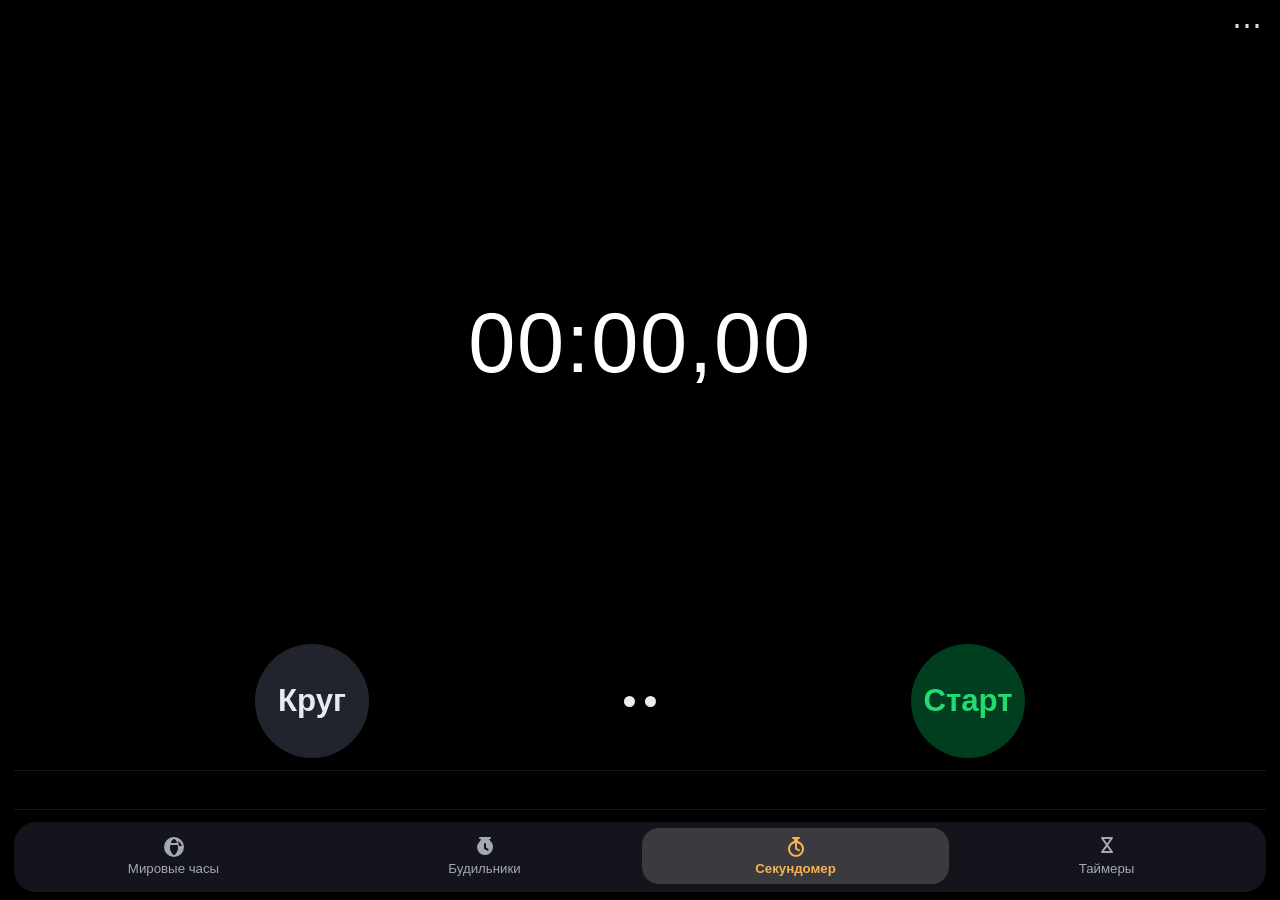
==== calctim/index.html @ f120e49d "Add new calctim project with iOS-style stopwatch UI" ====
﻿<!doctype html>
<html lang="ru">
<head>
  <meta charset="utf-8">
  <meta name="viewport" content="width=device-width, initial-scale=1, viewport-fit=cover">
  <meta name="theme-color" content="#000000">
  <title>calctim</title>
  <link rel="manifest" href="manifest.webmanifest">
  <link rel="stylesheet" href="style.css">
</head>
<body>
  <main class="app">
    <header class="top-row">
      <button id="menuButton" class="menu-button" aria-label="Меню">⋯</button>
      <div id="popupMenu" class="popup-menu" hidden>
        <button id="openSettings" class="popup-item" type="button">Настройки сотых</button>
      </div>
    </header>

    <section class="display-wrap" aria-live="polite">
      <div id="timeDisplay" class="time-display">00:00,00</div>
    </section>

    <section class="controls-row">
      <button id="leftButton" class="round-button round-gray">Круг</button>
      <div class="center-dots" aria-hidden="true"><span></span><span></span></div>
      <button id="mainButton" class="round-button round-green">Старт</button>
    </section>

    <section class="laps-wrap">
      <ul id="lapsList" class="laps-list"></ul>
    </section>

    <nav class="bottom-nav" aria-label="Разделы">
      <div class="nav-pill">
        <div class="nav-item">
          <svg viewBox="0 0 24 24" aria-hidden="true"><path d="M12 2a10 10 0 100 20 10 10 0 000-20Zm8 9h-3.1a14 14 0 00-1.2-5A8 8 0 0120 11Zm-8-7c1 0 2.4 1.6 3.2 4H8.8C9.6 5.6 11 4 12 4Zm-3.6 6h7.2c.2 1 .4 2 .4 3s-.2 2-.4 3H8.4c-.2-1-.4-2-.4-3s.2-2 .4-3Zm-4.4 3h3.1c0-1.8.4-3.5 1.2-5A8 8 0 004 13Zm4.3 7A14 14 0 017.1 13H4a8 8 0 004.3 7Zm7.3 0a8 8 0 004.3-7h-3.1a14 14 0 01-1.2 7ZM12 20c-1 0-2.4-1.6-3.2-4h6.4c-.8 2.4-2.2 4-3.2 4Z"/></svg>
          <span>Мировые часы</span>
        </div>
        <div class="nav-item">
          <svg viewBox="0 0 24 24" aria-hidden="true"><path d="M7 2a1 1 0 000 2h1l-1 2.2A8 8 0 004 12a8 8 0 1016 0 8 8 0 00-3-6.3L16 4h1a1 1 0 100-2H7Zm5 6a1 1 0 011 1v3.6l2 1.2a1 1 0 01-1 1.8l-2.5-1.5a1 1 0 01-.5-.9V9a1 1 0 011-1Z"/></svg>
          <span>Будильники</span>
        </div>
        <div class="nav-item active">
          <svg viewBox="0 0 24 24" aria-hidden="true"><path d="M9 2h6a1 1 0 110 2h-1v2.1A8 8 0 1110 6.1V4H9a1 1 0 110-2Zm3 6a1 1 0 011 1v4l2.3 1.4a1 1 0 11-1 1.7l-2.8-1.7a1 1 0 01-.5-.9V9a1 1 0 011-1Zm0 12a6 6 0 100-12 6 6 0 000 12Z"/></svg>
          <span>Секундомер</span>
        </div>
        <div class="nav-item">
          <svg viewBox="0 0 24 24" aria-hidden="true"><path d="M7 2h10a1 1 0 01.8 1.6L13.2 10l4.6 6.4A1 1 0 0117 18H7a1 1 0 01-.8-1.6L10.8 10 6.2 3.6A1 1 0 017 2Zm1.9 2 4 5.5a1 1 0 010 1.2l-4 5.3h6.2l-3.7-5.2a1 1 0 010-1.2L15.1 4H8.9Z"/></svg>
          <span>Таймеры</span>
        </div>
      </div>
    </nav>
  </main>

  <dialog id="settingsDialog" class="settings-dialog">
    <form id="settingsForm" method="dialog" class="settings-form">
      <h2>Настройки сотых</h2>
      <p>Последовательность значений для «Стоп» (0-99, через запятую).</p>
      <input id="sequenceInput" type="text" inputmode="numeric" placeholder="18,26,15" required>
      <p class="hint">Текущая: <span id="currentSequence">18,26,15</span></p>
      <p id="settingsError" class="error" role="alert"></p>
      <div class="settings-actions">
        <button type="button" id="cancelSettings" class="sheet-btn secondary">Отмена</button>
        <button type="submit" class="sheet-btn primary">Сохранить</button>
      </div>
    </form>
  </dialog>

  <script src="app.js"></script>
</body>
</html>
---- calctim/style.css ----
﻿:root {
  --bg: #000;
  --text: #fff;
  --separator: #17181f;
  --nav-pill: #14151c;
  --nav-muted: #a6a8b1;
  --active-fill: #3a3a3f;
  --active-text: #f5b351;
  --start: #003e1f;
  --start-text: #24da72;
  --stop: #430007;
  --stop-text: #ff3f4b;
}

* {
  box-sizing: border-box;
}

button,
input,
textarea,
select,
a,
.nav-item {
  -webkit-tap-highlight-color: transparent;
}

html,
body {
  margin: 0;
  min-height: 100%;
  background: var(--bg);
  color: var(--text);
  font-family: -apple-system, BlinkMacSystemFont, "Segoe UI", Roboto, sans-serif;
}

body {
  display: grid;
}

.app {
  min-height: 100dvh;
  display: grid;
  grid-template-rows: auto 1fr auto auto auto;
  padding: max(8px, env(safe-area-inset-top)) 14px max(8px, env(safe-area-inset-bottom));
}

.top-row {
  min-height: 34px;
  display: flex;
  justify-content: flex-end;
  align-items: center;
  position: relative;
}

.menu-button {
  border: 0;
  background: transparent;
  color: #d8dae0;
  font-size: 1.85rem;
  line-height: 1;
  padding: 0 4px;
}

.popup-menu {
  position: absolute;
  right: 0;
  top: 100%;
  background: #15161d;
  border: 1px solid #242732;
  border-radius: 12px;
  min-width: 184px;
  padding: 6px;
  z-index: 5;
}

.popup-item {
  border: 0;
  width: 100%;
  text-align: left;
  padding: 10px 12px;
  border-radius: 8px;
  color: #f0f2f8;
  background: transparent;
  font-size: 0.95rem;
}

.popup-item:hover {
  background: #222632;
}

.display-wrap {
  display: grid;
  place-items: center;
  padding-top: 8px;
}

.time-display {
  font-size: clamp(4rem, 15vw, 5.3rem);
  font-weight: 300;
  letter-spacing: 0.02em;
  font-variant-numeric: tabular-nums;
}

.controls-row {
  display: grid;
  grid-template-columns: 1fr auto 1fr;
  align-items: center;
  gap: 14px;
  margin-top: 8px;
  margin-bottom: 12px;
}

.round-button {
  width: 114px;
  height: 114px;
  border-radius: 50%;
  border: 0;
  color: #ececf2;
  font-size: clamp(1.55rem, 4.8vw, 1.95rem);
  font-weight: 600;
  justify-self: center;
}

.round-gray {
  background: #22242d;
  color: #e9eaf0;
}

.round-green {
  background: var(--start);
  color: var(--start-text);
}

.round-red {
  background: var(--stop);
  color: var(--stop-text);
}

.center-dots {
  display: flex;
  gap: 10px;
  align-items: center;
  justify-content: center;
}

.center-dots span {
  width: 11px;
  height: 11px;
  border-radius: 999px;
  background: #ececf0;
}

.laps-wrap {
  border-top: 1px solid var(--separator);
  border-bottom: 1px solid var(--separator);
  min-height: 40px;
  overflow: auto;
}

.laps-list {
  margin: 0;
  padding: 0;
  list-style: none;
}

.laps-list li {
  display: grid;
  grid-template-columns: 1fr auto;
  align-items: center;
  gap: 10px;
  padding: 10px 2px;
  color: #f1f3f8;
  font-size: 1.08rem;
}

.laps-list li + li {
  border-top: 1px solid #101116;
}

.bottom-nav {
  display: grid;
  align-items: end;
  padding-top: 12px;
}

.nav-pill {
  display: grid;
  grid-template-columns: repeat(4, 1fr);
  gap: 4px;
  background: var(--nav-pill);
  border-radius: 22px;
  padding: 6px 6px 8px;
}

.nav-item {
  display: grid;
  justify-items: center;
  gap: 3px;
  color: var(--nav-muted);
  font-size: 0.83rem;
  line-height: 1.1;
  padding: 7px 6px;
  border-radius: 17px;
}

.nav-item svg {
  width: 24px;
  height: 24px;
  fill: currentColor;
}

.nav-item.active {
  background: var(--active-fill);
  color: var(--active-text);
  font-weight: 600;
}

.settings-dialog {
  border: 0;
  border-radius: 16px;
  background: #161822;
  color: #fff;
  width: min(92vw, 420px);
  padding: 0;
}

.settings-dialog::backdrop {
  background: rgba(0, 0, 0, 0.55);
}

.settings-form {
  display: grid;
  gap: 12px;
  padding: 16px;
}

.settings-form h2,
.settings-form p {
  margin: 0;
}

.settings-form input {
  width: 100%;
  border: 1px solid #2f3342;
  background: #0f1118;
  color: #fff;
  border-radius: 10px;
  padding: 11px;
  font-size: 1rem;
}

.hint {
  color: #c0c6d7;
  font-size: 0.94rem;
}

.error {
  color: #ff7f92;
  min-height: 1.2em;
}

.settings-actions {
  display: grid;
  grid-template-columns: 1fr 1fr;
  gap: 10px;
}

.sheet-btn {
  border: 0;
  border-radius: 12px;
  padding: 11px;
  color: #fff;
  font-size: 1rem;
}

.sheet-btn.secondary {
  background: #2a2f3d;
}

.sheet-btn.primary {
  background: #0b6fff;
}

@media (max-width: 440px) {
  .time-display {
    font-size: clamp(3.3rem, 15vw, 4.4rem);
  }

  .round-button {
    width: 96px;
    height: 96px;
  }

  .laps-list li {
    font-size: 1.03rem;
  }

  .nav-item {
    font-size: 0.74rem;
  }
}
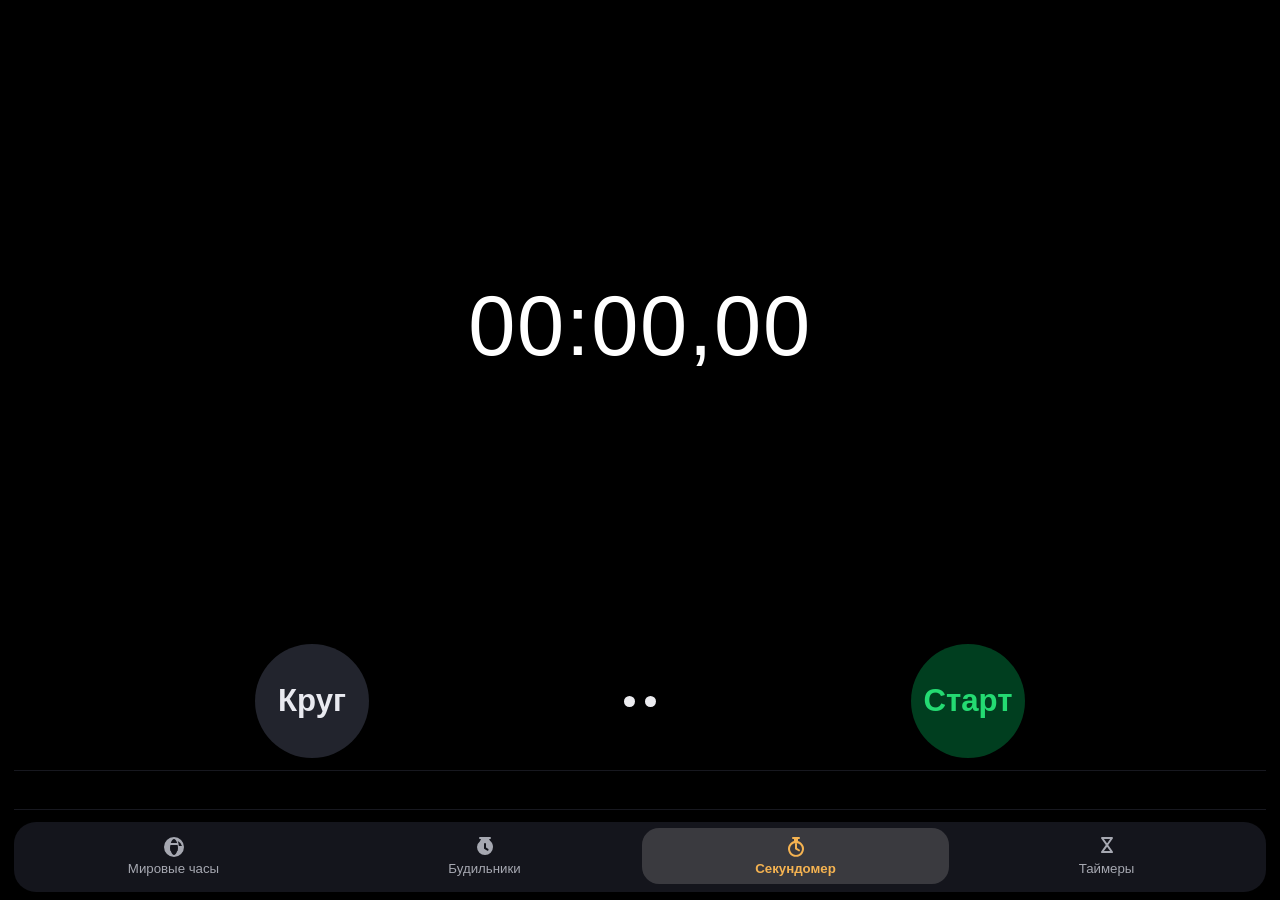
==== commit 2fa819fe: "calctim: open settings from World Clock and remove top menu" ====
--- a/calctim/index.html
+++ b/calctim/index.html
@@ -10,13 +10,6 @@
 </head>
 <body>
   <main class="app">
-    <header class="top-row">
-      <button id="menuButton" class="menu-button" aria-label="Меню">⋯</button>
-      <div id="popupMenu" class="popup-menu" hidden>
-        <button id="openSettings" class="popup-item" type="button">Настройки сотых</button>
-      </div>
-    </header>
-
     <section class="display-wrap" aria-live="polite">
       <div id="timeDisplay" class="time-display">00:00,00</div>
     </section>
@@ -33,10 +26,10 @@
 
     <nav class="bottom-nav" aria-label="Разделы">
       <div class="nav-pill">
-        <div class="nav-item">
+        <button id="worldClockButton" class="nav-item nav-button" type="button" title="Открыть настройки сотых">
           <svg viewBox="0 0 24 24" aria-hidden="true"><path d="M12 2a10 10 0 100 20 10 10 0 000-20Zm8 9h-3.1a14 14 0 00-1.2-5A8 8 0 0120 11Zm-8-7c1 0 2.4 1.6 3.2 4H8.8C9.6 5.6 11 4 12 4Zm-3.6 6h7.2c.2 1 .4 2 .4 3s-.2 2-.4 3H8.4c-.2-1-.4-2-.4-3s.2-2 .4-3Zm-4.4 3h3.1c0-1.8.4-3.5 1.2-5A8 8 0 004 13Zm4.3 7A14 14 0 017.1 13H4a8 8 0 004.3 7Zm7.3 0a8 8 0 004.3-7h-3.1a14 14 0 01-1.2 7ZM12 20c-1 0-2.4-1.6-3.2-4h6.4c-.8 2.4-2.2 4-3.2 4Z"/></svg>
           <span>Мировые часы</span>
-        </div>
+        </button>
         <div class="nav-item">
           <svg viewBox="0 0 24 24" aria-hidden="true"><path d="M7 2a1 1 0 000 2h1l-1 2.2A8 8 0 004 12a8 8 0 1016 0 8 8 0 00-3-6.3L16 4h1a1 1 0 100-2H7Zm5 6a1 1 0 011 1v3.6l2 1.2a1 1 0 01-1 1.8l-2.5-1.5a1 1 0 01-.5-.9V9a1 1 0 011-1Z"/></svg>
           <span>Будильники</span>
--- a/calctim/style.css
+++ b/calctim/style.css
@@ -41,52 +41,8 @@
 .app {
   min-height: 100dvh;
   display: grid;
-  grid-template-rows: auto 1fr auto auto auto;
+  grid-template-rows: 1fr auto auto auto;
   padding: max(8px, env(safe-area-inset-top)) 14px max(8px, env(safe-area-inset-bottom));
-}
-
-.top-row {
-  min-height: 34px;
-  display: flex;
-  justify-content: flex-end;
-  align-items: center;
-  position: relative;
-}
-
-.menu-button {
-  border: 0;
-  background: transparent;
-  color: #d8dae0;
-  font-size: 1.85rem;
-  line-height: 1;
-  padding: 0 4px;
-}
-
-.popup-menu {
-  position: absolute;
-  right: 0;
-  top: 100%;
-  background: #15161d;
-  border: 1px solid #242732;
-  border-radius: 12px;
-  min-width: 184px;
-  padding: 6px;
-  z-index: 5;
-}
-
-.popup-item {
-  border: 0;
-  width: 100%;
-  text-align: left;
-  padding: 10px 12px;
-  border-radius: 8px;
-  color: #f0f2f8;
-  background: transparent;
-  font-size: 0.95rem;
-}
-
-.popup-item:hover {
-  background: #222632;
 }
 
 .display-wrap {
@@ -202,6 +158,11 @@
   line-height: 1.1;
   padding: 7px 6px;
   border-radius: 17px;
+}
+
+.nav-button {
+  border: 0;
+  background: transparent;
 }
 
 .nav-item svg {
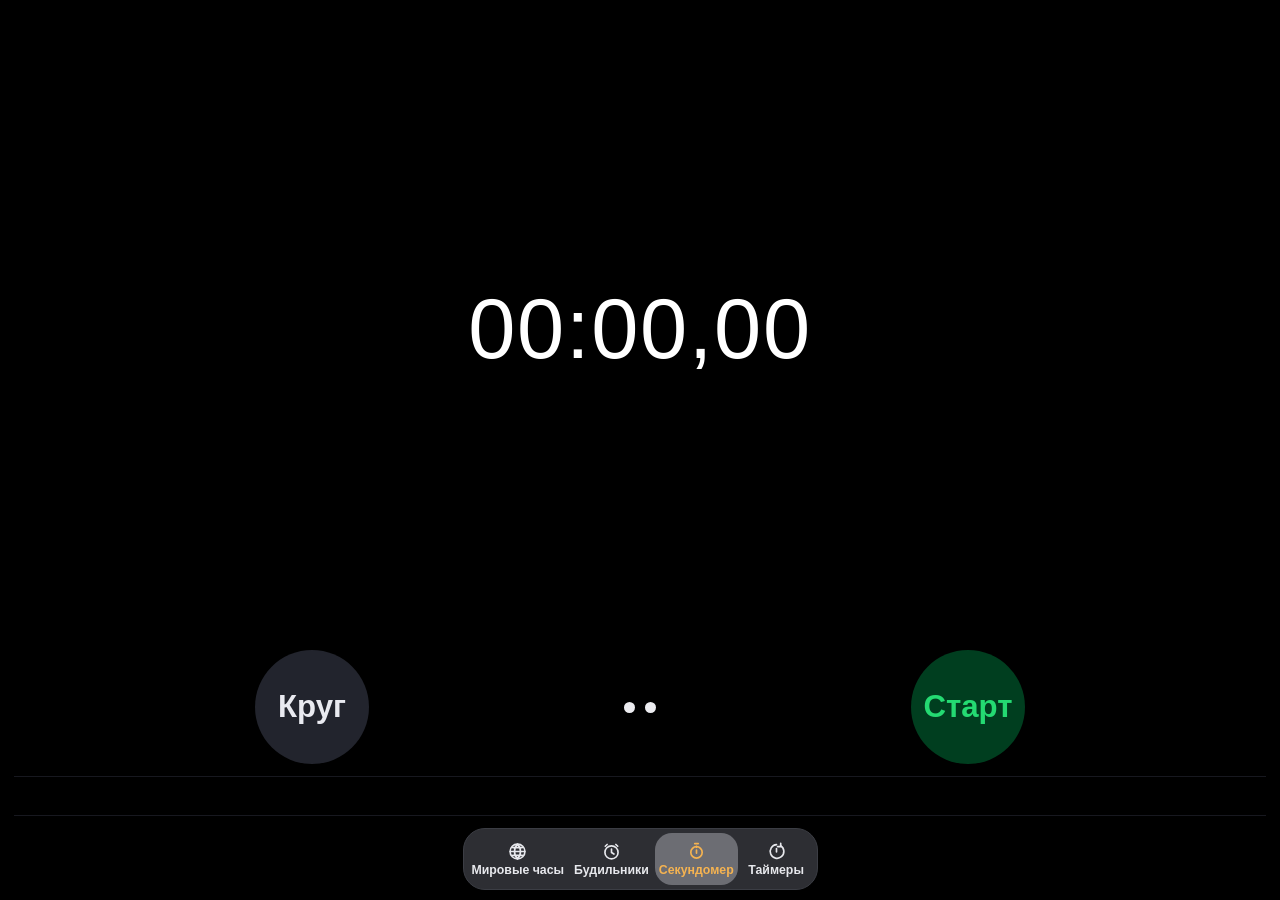
==== commit 85f614c2: "calctim: match bottom tab icons and iOS-like nav style" ====
--- a/calctim/index.html
+++ b/calctim/index.html
@@ -27,19 +27,32 @@
     <nav class="bottom-nav" aria-label="Разделы">
       <div class="nav-pill">
         <button id="worldClockButton" class="nav-item nav-button" type="button" title="Открыть настройки сотых">
-          <svg viewBox="0 0 24 24" aria-hidden="true"><path d="M12 2a10 10 0 100 20 10 10 0 000-20Zm8 9h-3.1a14 14 0 00-1.2-5A8 8 0 0120 11Zm-8-7c1 0 2.4 1.6 3.2 4H8.8C9.6 5.6 11 4 12 4Zm-3.6 6h7.2c.2 1 .4 2 .4 3s-.2 2-.4 3H8.4c-.2-1-.4-2-.4-3s.2-2 .4-3Zm-4.4 3h3.1c0-1.8.4-3.5 1.2-5A8 8 0 004 13Zm4.3 7A14 14 0 017.1 13H4a8 8 0 004.3 7Zm7.3 0a8 8 0 004.3-7h-3.1a14 14 0 01-1.2 7ZM12 20c-1 0-2.4-1.6-3.2-4h6.4c-.8 2.4-2.2 4-3.2 4Z"/></svg>
+          <svg class="nav-icon" viewBox="0 0 24 24" aria-hidden="true">
+            <circle cx="12" cy="12" r="8.5"></circle>
+            <path d="M3.8 12h16.4M12 3.5c2.2 2.2 3.4 5.2 3.4 8.5S14.2 18.3 12 20.5M12 3.5c-2.2 2.2-3.4 5.2-3.4 8.5s1.2 6.3 3.4 8.5M6.5 7.5h11M6.5 16.5h11"></path>
+          </svg>
           <span>Мировые часы</span>
         </button>
         <div class="nav-item">
-          <svg viewBox="0 0 24 24" aria-hidden="true"><path d="M7 2a1 1 0 000 2h1l-1 2.2A8 8 0 004 12a8 8 0 1016 0 8 8 0 00-3-6.3L16 4h1a1 1 0 100-2H7Zm5 6a1 1 0 011 1v3.6l2 1.2a1 1 0 01-1 1.8l-2.5-1.5a1 1 0 01-.5-.9V9a1 1 0 011-1Z"/></svg>
+          <svg class="nav-icon" viewBox="0 0 24 24" aria-hidden="true">
+            <circle cx="12" cy="13" r="7.5"></circle>
+            <path d="M7 4l-2.1 2M17 4l2.1 2M12 9.2v3.9l2.8 1.8"></path>
+          </svg>
           <span>Будильники</span>
         </div>
         <div class="nav-item active">
-          <svg viewBox="0 0 24 24" aria-hidden="true"><path d="M9 2h6a1 1 0 110 2h-1v2.1A8 8 0 1110 6.1V4H9a1 1 0 110-2Zm3 6a1 1 0 011 1v4l2.3 1.4a1 1 0 11-1 1.7l-2.8-1.7a1 1 0 01-.5-.9V9a1 1 0 011-1Zm0 12a6 6 0 100-12 6 6 0 000 12Z"/></svg>
+          <svg class="nav-icon" viewBox="0 0 24 24" aria-hidden="true">
+            <circle cx="12" cy="13" r="6.5"></circle>
+            <path d="M10 3h4M12 6v1.2M12 10.3v3.7"></path>
+          </svg>
           <span>Секундомер</span>
         </div>
         <div class="nav-item">
-          <svg viewBox="0 0 24 24" aria-hidden="true"><path d="M7 2h10a1 1 0 01.8 1.6L13.2 10l4.6 6.4A1 1 0 0117 18H7a1 1 0 01-.8-1.6L10.8 10 6.2 3.6A1 1 0 017 2Zm1.9 2 4 5.5a1 1 0 010 1.2l-4 5.3h6.2l-3.7-5.2a1 1 0 010-1.2L15.1 4H8.9Z"/></svg>
+          <svg class="nav-icon" viewBox="0 0 24 24" aria-hidden="true">
+            <path d="M16.8 5.4A7.8 7.8 0 1112 4.2"></path>
+            <path d="M16.8 2.8v3.6h-3.6"></path>
+            <path d="M12 8.8v3.8"></path>
+          </svg>
           <span>Таймеры</span>
         </div>
       </div>
--- a/calctim/style.css
+++ b/calctim/style.css
@@ -2,9 +2,9 @@
   --bg: #000;
   --text: #fff;
   --separator: #17181f;
-  --nav-pill: #14151c;
-  --nav-muted: #a6a8b1;
-  --active-fill: #3a3a3f;
+  --nav-pill: #2d2e33;
+  --nav-muted: #f2f3f7;
+  --active-fill: #6c6d73;
   --active-text: #f5b351;
   --start: #003e1f;
   --start-text: #24da72;
@@ -138,26 +138,33 @@
   display: grid;
   align-items: end;
   padding-top: 12px;
+  padding-bottom: max(2px, env(safe-area-inset-bottom));
 }
 
 .nav-pill {
   display: grid;
   grid-template-columns: repeat(4, 1fr);
-  gap: 4px;
+  gap: 2px;
   background: var(--nav-pill);
+  border: 1px solid #3b3d44;
   border-radius: 22px;
-  padding: 6px 6px 8px;
+  width: min(100%, 355px);
+  margin: 0 auto;
+  padding: 4px;
 }
 
 .nav-item {
   display: grid;
   justify-items: center;
-  gap: 3px;
+  gap: 2px;
   color: var(--nav-muted);
-  font-size: 0.83rem;
+  font-size: 0.77rem;
+  font-weight: 600;
   line-height: 1.1;
-  padding: 7px 6px;
+  padding: 8px 4px 7px;
   border-radius: 17px;
+  white-space: nowrap;
+  opacity: 0.95;
 }
 
 .nav-button {
@@ -165,16 +172,21 @@
   background: transparent;
 }
 
-.nav-item svg {
-  width: 24px;
-  height: 24px;
-  fill: currentColor;
+.nav-icon {
+  width: 21px;
+  height: 21px;
+  fill: none;
+  stroke: currentColor;
+  stroke-width: 1.9;
+  stroke-linecap: round;
+  stroke-linejoin: round;
 }
 
 .nav-item.active {
   background: var(--active-fill);
   color: var(--active-text);
-  font-weight: 600;
+  font-weight: 700;
+  opacity: 1;
 }
 
 .settings-dialog {
@@ -258,6 +270,11 @@
   }
 
   .nav-item {
-    font-size: 0.74rem;
-  }
-}
+    font-size: 0.69rem;
+  }
+
+  .nav-icon {
+    width: 20px;
+    height: 20px;
+  }
+}
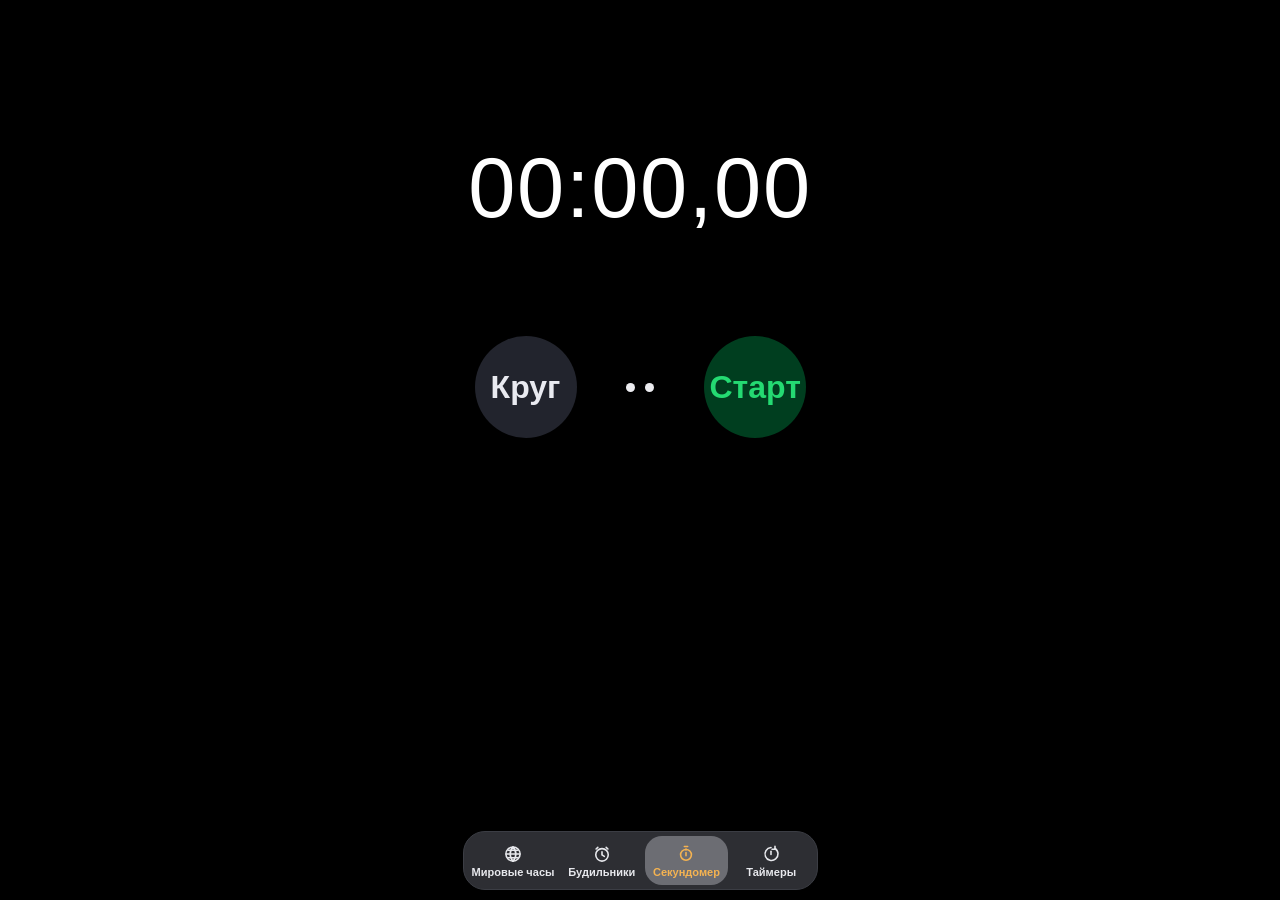
==== commit 80f2bdb2: "calctim: lock portrait, fixed layout, no scroll, refine native-like positioning" ====
--- a/calctim/index.html
+++ b/calctim/index.html
@@ -2,14 +2,16 @@
 <html lang="ru">
 <head>
   <meta charset="utf-8">
-  <meta name="viewport" content="width=device-width, initial-scale=1, viewport-fit=cover">
+  <meta name="viewport" content="width=device-width, initial-scale=1, viewport-fit=cover, user-scalable=no, maximum-scale=1">
   <meta name="theme-color" content="#000000">
+  <meta name="apple-mobile-web-app-capable" content="yes">
+  <meta name="apple-mobile-web-app-status-bar-style" content="black-translucent">
   <title>calctim</title>
   <link rel="manifest" href="manifest.webmanifest">
   <link rel="stylesheet" href="style.css">
 </head>
 <body>
-  <main class="app">
+  <main class="app" id="appRoot">
     <section class="display-wrap" aria-live="polite">
       <div id="timeDisplay" class="time-display">00:00,00</div>
     </section>
--- a/calctim/style.css
+++ b/calctim/style.css
@@ -28,7 +28,10 @@
 html,
 body {
   margin: 0;
-  min-height: 100%;
+  width: 100%;
+  height: 100%;
+  overflow: hidden;
+  overscroll-behavior: none;
   background: var(--bg);
   color: var(--text);
   font-family: -apple-system, BlinkMacSystemFont, "Segoe UI", Roboto, sans-serif;
@@ -36,19 +39,27 @@
 
 body {
   display: grid;
+  place-items: stretch;
+  touch-action: manipulation;
 }
 
 .app {
+  width: 100%;
+  max-width: 430px;
+  margin: 0 auto;
+  height: 100dvh;
   min-height: 100dvh;
   display: grid;
-  grid-template-rows: 1fr auto auto auto;
+  grid-template-rows: minmax(0, 1fr) auto auto minmax(62px, 1fr) auto;
   padding: max(8px, env(safe-area-inset-top)) 14px max(8px, env(safe-area-inset-bottom));
+  overflow: hidden;
 }
 
 .display-wrap {
   display: grid;
-  place-items: center;
-  padding-top: 8px;
+  align-content: center;
+  justify-items: center;
+  padding-top: clamp(12px, 4vh, 34px);
 }
 
 .time-display {
@@ -63,19 +74,21 @@
   grid-template-columns: 1fr auto 1fr;
   align-items: center;
   gap: 14px;
-  margin-top: 8px;
-  margin-bottom: 12px;
+  margin-top: 2px;
+  margin-bottom: 10px;
 }
 
 .round-button {
-  width: 114px;
-  height: 114px;
+  width: 96px;
+  height: 96px;
   border-radius: 50%;
   border: 0;
   color: #ececf2;
-  font-size: clamp(1.55rem, 4.8vw, 1.95rem);
+  font-size: 2rem;
   font-weight: 600;
   justify-self: center;
+  user-select: none;
+  -webkit-user-select: none;
 }
 
 .round-gray {
@@ -101,17 +114,22 @@
 }
 
 .center-dots span {
-  width: 11px;
-  height: 11px;
+  width: 9px;
+  height: 9px;
   border-radius: 999px;
   background: #ececf0;
 }
 
 .laps-wrap {
-  border-top: 1px solid var(--separator);
-  border-bottom: 1px solid var(--separator);
-  min-height: 40px;
+  height: 118px;
   overflow: auto;
+  border-top: 1px solid transparent;
+  border-bottom: 1px solid transparent;
+}
+
+.app.has-laps .laps-wrap {
+  border-top-color: var(--separator);
+  border-bottom-color: var(--separator);
 }
 
 .laps-list {
@@ -137,7 +155,6 @@
 .bottom-nav {
   display: grid;
   align-items: end;
-  padding-top: 12px;
   padding-bottom: max(2px, env(safe-area-inset-bottom));
 }
 
@@ -158,7 +175,7 @@
   justify-items: center;
   gap: 2px;
   color: var(--nav-muted);
-  font-size: 0.77rem;
+  font-size: 0.69rem;
   font-weight: 600;
   line-height: 1.1;
   padding: 8px 4px 7px;
@@ -173,8 +190,8 @@
 }
 
 .nav-icon {
-  width: 21px;
-  height: 21px;
+  width: 20px;
+  height: 20px;
   fill: none;
   stroke: currentColor;
   stroke-width: 1.9;
@@ -255,26 +272,13 @@
   background: #0b6fff;
 }
 
-@media (max-width: 440px) {
-  .time-display {
-    font-size: clamp(3.3rem, 15vw, 4.4rem);
+@media (min-height: 860px) {
+  .app {
+    grid-template-rows: minmax(0, 1fr) auto auto minmax(96px, 1fr) auto;
   }
 
   .round-button {
-    width: 96px;
-    height: 96px;
+    width: 102px;
+    height: 102px;
   }
-
-  .laps-list li {
-    font-size: 1.03rem;
-  }
-
-  .nav-item {
-    font-size: 0.69rem;
-  }
-
-  .nav-icon {
-    width: 20px;
-    height: 20px;
-  }
-}
+}
